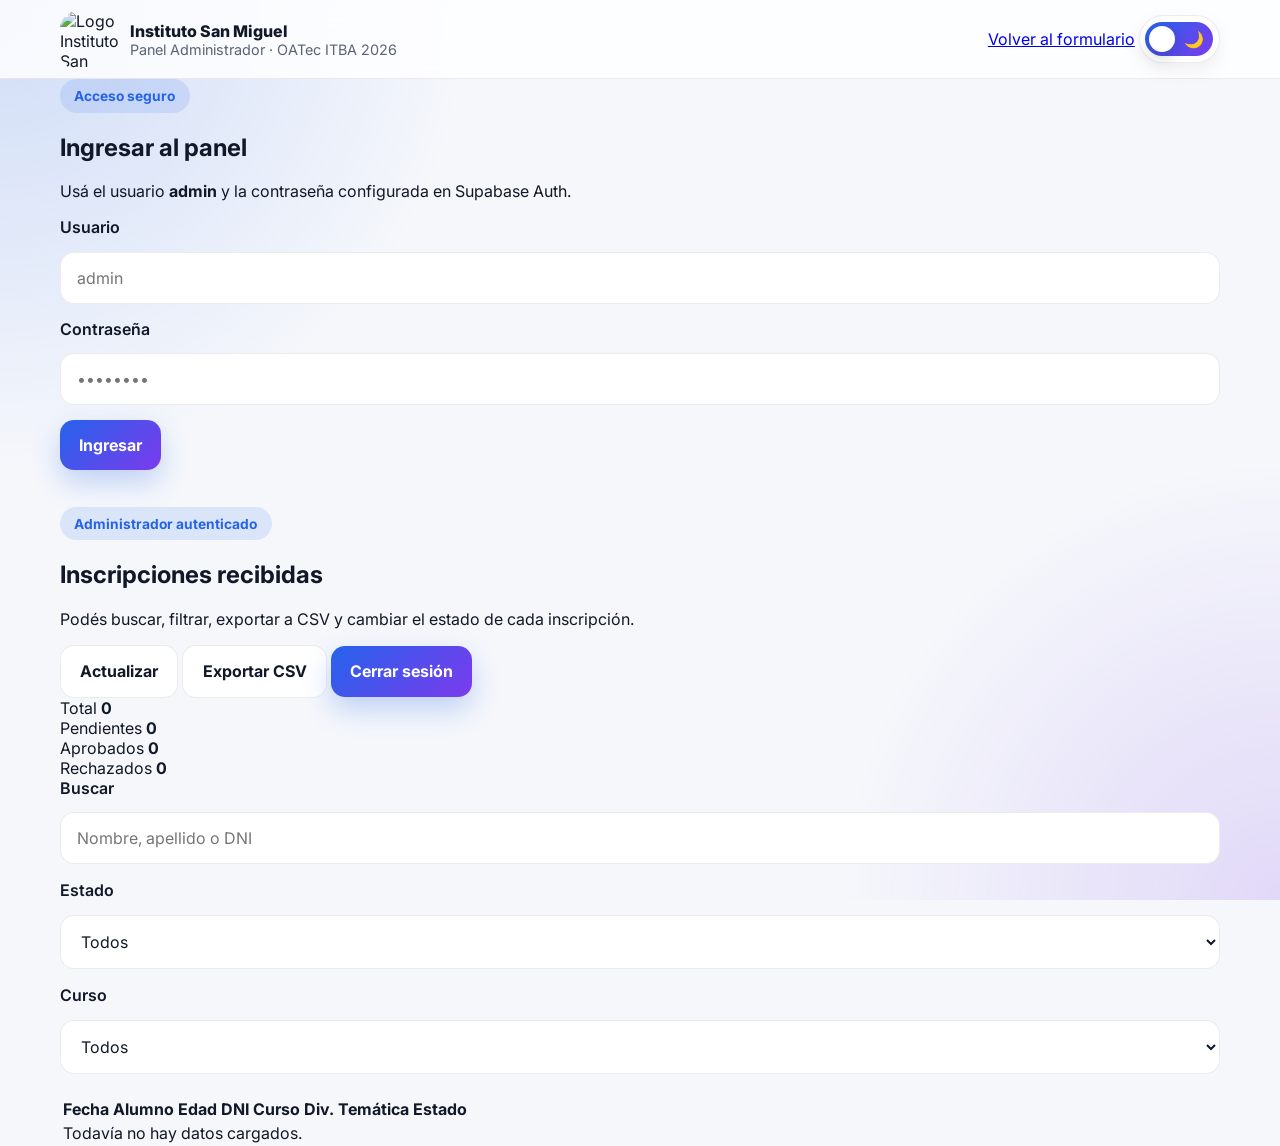
==== admin.html @ 2502c833 "New App Landing" ====
<!DOCTYPE html>
<html lang="es">
<head>
  <meta charset="UTF-8" />
  <meta name="viewport" content="width=device-width, initial-scale=1.0" />
  <title>OATec 2026 | Panel Administrador</title>
  <meta name="description" content="Panel administrador para ver las inscripciones OATec 2026 almacenadas en Supabase." />
  <link rel="preconnect" href="https://fonts.googleapis.com" />
  <link rel="preconnect" href="https://fonts.gstatic.com" crossorigin />
  <link href="https://fonts.googleapis.com/css2?family=Inter:wght@400;500;600;700;800&display=swap" rel="stylesheet" />
  <link rel="stylesheet" href="styles.css" />
  <link rel="shortcut icon" href="https://i.ibb.co/zVLJxV3p/logo-Coordinacion-Robotica.png" type="image/x-icon" />
</head>
<body class="admin-body">
  <div class="page-bg"></div>

  <header class="site-header">
    <div class="container header-content">
      <div class="brand">
        <div class="brand-logo">
          <img src="https://i.ibb.co/zVLJxV3p/logo-Coordinacion-Robotica.png" alt="Logo Instituto San Miguel" width="50" height="50" />
        </div>
        <div class="brand-text">
          <span class="brand-title">Instituto San Miguel</span>
          <span class="brand-subtitle">Panel Administrador · OATec ITBA 2026</span>
        </div>
      </div>

      <div class="header-actions">
        <a class="header-link" href="index.html">Volver al formulario</a>
        <button id="themeToggle" class="toggle-theme" type="button" aria-label="Cambiar tema" title="Cambiar tema">
          <span class="toggle-track">
            <span class="toggle-icon">☀️</span>
            <span class="toggle-icon">🌙</span>
            <span class="toggle-thumb"></span>
          </span>
        </button>
      </div>
    </div>
  </header>

  <main class="admin-main">
    <div class="container admin-grid">
      <section id="loginCard" class="glass-card login-card">
        <span class="badge">Acceso seguro</span>
        <h1>Ingresar al panel</h1>
        <p class="muted">
          Usá el usuario <strong>admin</strong> y la contraseña configurada en Supabase Auth.
        </p>

        <form id="loginForm" class="inscription-form" novalidate>
          <div class="field">
            <label for="loginUser">Usuario</label>
            <input type="text" id="loginUser" placeholder="admin" autocomplete="username" required />
          </div>

          <div class="field">
            <label for="loginPassword">Contraseña</label>
            <input type="password" id="loginPassword" placeholder="••••••••" autocomplete="current-password" required />
          </div>

          <div class="form-actions">
            <button class="submit-button" type="submit" id="loginButton">Ingresar</button>
          </div>

          <div id="loginMessage" class="form-message" role="status" aria-live="polite"></div>
        </form>
      </section>

      <section id="dashboardSection" class="admin-dashboard hidden">
        <div class="dashboard-top">
          <div class="glass-card dashboard-welcome">
            <div>
              <span class="badge">Administrador autenticado</span>
              <h1>Inscripciones recibidas</h1>
              <p class="muted">Podés buscar, filtrar, exportar a CSV y cambiar el estado de cada inscripción.</p>
            </div>
            <div class="dashboard-actions">
              <button id="refreshButton" class="secondary-button" type="button">Actualizar</button>
              <button id="exportButton" class="secondary-button" type="button">Exportar CSV</button>
              <button id="logoutButton" class="submit-button danger-button" type="button">Cerrar sesión</button>
            </div>
          </div>
        </div>

        <div class="stats-grid">
          <div class="stat-card">
            <span class="stat-label">Total</span>
            <strong id="statTotal">0</strong>
          </div>
          <div class="stat-card">
            <span class="stat-label">Pendientes</span>
            <strong id="statPending">0</strong>
          </div>
          <div class="stat-card">
            <span class="stat-label">Aprobados</span>
            <strong id="statApproved">0</strong>
          </div>
          <div class="stat-card">
            <span class="stat-label">Rechazados</span>
            <strong id="statRejected">0</strong>
          </div>
        </div>

        <div class="glass-card filters-card">
          <div class="grid three-cols filters-grid">
            <div class="field">
              <label for="searchInput">Buscar</label>
              <input type="text" id="searchInput" placeholder="Nombre, apellido o DNI" />
            </div>
            <div class="field">
              <label for="statusFilter">Estado</label>
              <select id="statusFilter">
                <option value="">Todos</option>
                <option value="pendiente">Pendiente</option>
                <option value="aprobado">Aprobado</option>
                <option value="rechazado">Rechazado</option>
              </select>
            </div>
            <div class="field">
              <label for="courseFilter">Curso</label>
              <select id="courseFilter">
                <option value="">Todos</option>
                <option value="4">4°</option>
                <option value="5">5°</option>
                <option value="6">6°</option>
                <option value="7">7°</option>
              </select>
            </div>
          </div>
          <div id="dashboardMessage" class="form-message" role="status" aria-live="polite"></div>
        </div>

        <div class="glass-card table-card">
          <div class="table-wrap">
            <table class="data-table">
              <thead>
                <tr>
                  <th>Fecha</th>
                  <th>Alumno</th>
                  <th>Edad</th>
                  <th>DNI</th>
                  <th>Curso</th>
                  <th>Div.</th>
                  <th>Temática</th>
                  <th>Estado</th>
                </tr>
              </thead>
              <tbody id="recordsTableBody">
                <tr>
                  <td colspan="8" class="empty-state-cell">Todavía no hay datos cargados.</td>
                </tr>
              </tbody>
            </table>
          </div>
        </div>
      </section>
    </div>
  </main>

  <script src="https://cdn.jsdelivr.net/npm/@supabase/supabase-js@2"></script>
  <script src="config.js"></script>
  <script src="admin.js"></script>
</body>
</html>
---- styles.css ----
:root {
  --bg: #f5f7fb;
  --bg-elevated: rgba(255, 255, 255, 0.82);
  --surface: #ffffff;
  --text: #111827;
  --muted: #5b6475;
  --border: rgba(17, 24, 39, 0.08);
  --primary: #2563eb;
  --primary-2: #7c3aed;
  --success: #16a34a;
  --danger: #dc2626;
  --shadow: 0 20px 60px rgba(15, 23, 42, 0.10);
}

body.dark-theme {
  --bg: #08111f;
  --bg-elevated: rgba(15, 23, 42, 0.80);
  --surface: #111827;
  --text: #f3f4f6;
  --muted: #a4afc2;
  --border: rgba(255, 255, 255, 0.08);
  --primary: #60a5fa;
  --primary-2: #a78bfa;
  --success: #22c55e;
  --danger: #ff7b72;
  --shadow: 0 22px 70px rgba(0, 0, 0, 0.34);
}

* { box-sizing: border-box; }
html { scroll-behavior: smooth; }
body {
  margin: 0;
  min-height: 100vh;
  font-family: "Inter", sans-serif;
  background: var(--bg);
  color: var(--text);
  transition: background .3s ease, color .3s ease;
}

.page-bg {
  position: fixed;
  inset: 0;
  background:
    radial-gradient(circle at top left, rgba(37, 99, 235, 0.18), transparent 30%),
    radial-gradient(circle at bottom right, rgba(124, 58, 237, 0.16), transparent 28%);
  pointer-events: none;
  z-index: -1;
}

.container {
  width: min(1160px, calc(100% - 2rem));
  margin: 0 auto;
}

.site-header {
  position: sticky;
  top: 0;
  z-index: 20;
  backdrop-filter: blur(16px);
  background: var(--bg-elevated);
  border-bottom: 1px solid var(--border);
}

.header-content {
  min-height: 78px;
  display: flex;
  align-items: center;
  justify-content: space-between;
  gap: 1rem;
}

.brand {
  display: flex;
  align-items: center;
  gap: .9rem;
}

.brand-logo {
  width: 56px;
  height: 56px;
  display: grid;
  place-items: center;
  flex-shrink: 0;
}

.brand-logo img {
  width: 100%;
  height: 100%;
  object-fit: contain;
  border-radius: 18px;
}

.brand-text {
  display: flex;
  flex-direction: column;
}

.brand-title {
  font-size: 1rem;
  font-weight: 800;
}

.brand-subtitle {
  font-size: .9rem;
  color: var(--muted);
}

.toggle-theme,
.submit-button,
.secondary-button {
  border: 0;
  cursor: pointer;
  font: inherit;
}

.toggle-theme {
  display: inline-flex;
  align-items: center;
  justify-content: center;
  padding: .35rem;
  border-radius: 999px;
  background: var(--surface);
  border: 1px solid var(--border);
  box-shadow: 0 8px 20px rgba(15, 23, 42, 0.06);
}

.toggle-track {
  width: 68px;
  height: 34px;
  border-radius: 999px;
  background: linear-gradient(135deg, var(--primary), var(--primary-2));
  position: relative;
  display: flex;
  align-items: center;
  justify-content: space-between;
  padding: 0 9px;
  color: white;
}

.toggle-thumb {
  position: absolute;
  left: 4px;
  top: 4px;
  width: 26px;
  height: 26px;
  background: #fff;
  border-radius: 50%;
  transform: translateX(0);
  transition: transform .28s ease;
  box-shadow: 0 6px 15px rgba(0, 0, 0, 0.18);
}

body.dark-theme .toggle-thumb { transform: translateX(34px); }

.hero-section { padding: 3rem 0 2rem; }

.hero-grid {
  display: grid;
  grid-template-columns: 1.05fr .95fr;
  gap: 2rem;
  align-items: start;
}

.hero-copy {
  display: grid;
  gap: 1.4rem;
  align-content: start;
}

.badge,
.video-badge {
  display: inline-flex;
  align-items: center;
  width: fit-content;
  padding: .55rem .9rem;
  border-radius: 999px;
  background: rgba(37, 99, 235, 0.12);
  color: var(--primary);
  font-weight: 700;
  font-size: .86rem;
}

.hero-copy h1 {
  margin: 0;
  font-size: clamp(2.3rem, 5vw, 4.4rem);
  line-height: 1.02;
  letter-spacing: -0.04em;
}

.hero-copy h1 span {
  background: linear-gradient(135deg, var(--primary), var(--primary-2));
  -webkit-background-clip: text;
  background-clip: text;
  color: transparent;
}

.hero-copy p,
.card-header p,
.info-panel p,
.footer-content p {
  color: var(--muted);
}

.hero-copy p {
  margin: 0;
  font-size: 1.05rem;
  line-height: 1.75;
}

.highlight-card,
.video-card,
.form-card,
.info-panel {
  background: var(--bg-elevated);
  border: 1px solid var(--border);
  backdrop-filter: blur(12px);
  box-shadow: var(--shadow);
}

.highlight-card,
.video-card,
.form-card {
  border-radius: 28px;
}

.highlight-card { padding: 1.35rem 1.4rem; }
.video-card { padding: 1.25rem; }
.form-card { padding: 1.4rem; }

.highlight-card h2,
.video-header h2,
.card-header h2 { margin: 0 0 .4rem; }
.highlight-card p,
.video-header p,
.card-header p { margin: 0; }
.video-header { margin-bottom: .9rem; }

.video-wrapper {
  position: relative;
  width: 100%;
  aspect-ratio: 16 / 9;
  border-radius: 20px;
  overflow: hidden;
  background: #000;
}

.video-wrapper iframe {
  width: 100%;
  height: 100%;
  border: 0;
}

.inscription-form,
.field,
.info-panel { display: grid; gap: .9rem; }
.grid { display: grid; gap: 1rem; }
.two-cols { grid-template-columns: repeat(2, 1fr); }

label { font-weight: 600; }

input,
select {
  width: 100%;
  border: 1px solid var(--border);
  background: var(--surface);
  color: var(--text);
  border-radius: 14px;
  padding: .95rem 1rem;
  outline: none;
  font: inherit;
  transition: border-color .25s ease, box-shadow .25s ease;
}

input:focus,
select:focus {
  border-color: var(--primary);
  box-shadow: 0 0 0 4px rgba(37, 99, 235, 0.12);
}

.field-readonly input { background: rgba(127, 127, 127, 0.08); }

.info-panel {
  border-radius: 18px;
  padding: 1rem 1.1rem;
}

.info-panel strong { font-size: .98rem; }
.info-panel p { margin: 0; line-height: 1.6; }

.form-actions {
  display: flex;
  gap: .8rem;
  flex-wrap: wrap;
}

.submit-button,
.secondary-button {
  padding: .95rem 1.2rem;
  border-radius: 14px;
  font-weight: 700;
  transition: transform .2s ease, opacity .25s ease;
}

.submit-button {
  background: linear-gradient(135deg, var(--primary), var(--primary-2));
  color: #fff;
  box-shadow: 0 12px 28px rgba(37, 99, 235, 0.26);
}

.secondary-button {
  background: var(--surface);
  color: var(--text);
  border: 1px solid var(--border);
}

.submit-button:hover,
.secondary-button:hover { transform: translateY(-1px); }
.submit-button:disabled { opacity: .7; cursor: not-allowed; transform: none; }

.form-message {
  min-height: 1.4rem;
  font-weight: 600;
  font-size: .95rem;
}
.form-message.success { color: var(--success); }
.form-message.error { color: var(--danger); }

.site-footer {
  margin-top: 2rem;
  border-top: 1px solid var(--border);
  background: var(--bg-elevated);
  backdrop-filter: blur(16px);
}

.footer-content {
  padding: 1.5rem 0 2rem;
  text-align: center;
}

.footer-content p { margin: .35rem 0; }
.footer-content strong { color: var(--text); }

.hidden-iframe {
  position: absolute;
  width: 0;
  height: 0;
  border: 0;
  visibility: hidden;
}

@media (max-width: 960px) {
  .hero-grid { grid-template-columns: 1fr; }
  .hero-section { padding-top: 2rem; }
}

@media (max-width: 640px) {
  .two-cols { grid-template-columns: 1fr; }
  .header-content { min-height: 72px; }
  .brand-title { font-size: .95rem; }
  .brand-subtitle { font-size: .82rem; }
  .form-card,
  .video-card,
  .highlight-card { padding: 1.1rem; }
}
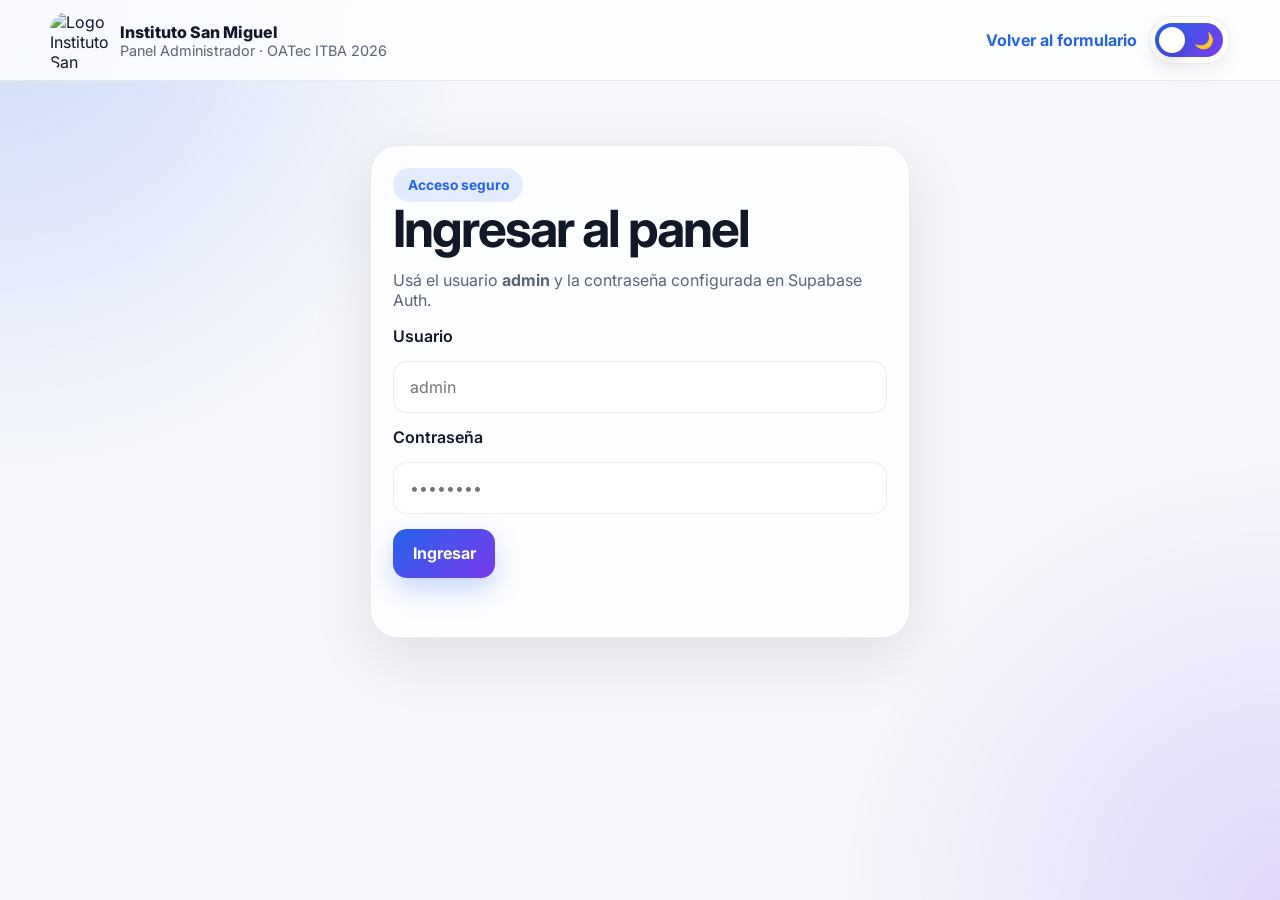
==== commit 5d71242d: "Finish Ok" ====
--- a/admin.html
+++ b/admin.html
@@ -134,28 +134,116 @@
         <div class="glass-card table-card">
           <div class="table-wrap">
             <table class="data-table">
-              <thead>
-                <tr>
-                  <th>Fecha</th>
-                  <th>Alumno</th>
-                  <th>Edad</th>
-                  <th>DNI</th>
-                  <th>Curso</th>
-                  <th>Div.</th>
-                  <th>Temática</th>
-                  <th>Estado</th>
-                </tr>
-              </thead>
-              <tbody id="recordsTableBody">
-                <tr>
-                  <td colspan="8" class="empty-state-cell">Todavía no hay datos cargados.</td>
-                </tr>
-              </tbody>
-            </table>
+  <thead>
+    <tr>
+      <th>Fecha</th>
+      <th>Alumno</th>
+      <th>Edad</th>
+      <th>DNI</th>
+      <th>Curso</th>
+      <th>Div.</th>
+      <th>Temática</th>
+      <th>Estado</th>
+      <th>Acciones</th>
+    </tr>
+  </thead>
+  <tbody id="recordsTableBody">
+    <tr>
+      <td colspan="9" class="empty-state-cell">Todavía no hay datos cargados.</td>
+    </tr>
+  </tbody>
+</table>
           </div>
         </div>
       </section>
     </div>
+
+    <div id="recordModal" class="modal-overlay hidden">
+  <div class="modal-card">
+    <div class="modal-header">
+      <h2 id="modalTitle">Detalle de inscripción</h2>
+      <button id="closeModalButton" class="icon-button" type="button" aria-label="Cerrar">
+        <svg viewBox="0 0 24 24" aria-hidden="true">
+          <path d="M6 6L18 18M18 6L6 18" fill="none" stroke="currentColor" stroke-width="2" stroke-linecap="round"/>
+        </svg>
+      </button>
+    </div>
+
+    <form id="recordForm" class="modal-form">
+      <input type="hidden" id="editId" />
+
+      <div class="grid two-cols">
+        <div class="field">
+          <label for="editFirstName">Nombres</label>
+          <input type="text" id="editFirstName" required />
+        </div>
+        <div class="field">
+          <label for="editLastName">Apellidos</label>
+          <input type="text" id="editLastName" required />
+        </div>
+      </div>
+
+      <div class="grid two-cols">
+        <div class="field">
+          <label for="editBirthDate">Fecha de nacimiento</label>
+          <input type="date" id="editBirthDate" required />
+        </div>
+        <div class="field">
+          <label for="editAge">Edad</label>
+          <input type="number" id="editAge" min="12" max="21" required />
+        </div>
+      </div>
+
+      <div class="grid two-cols">
+        <div class="field">
+          <label for="editDni">DNI</label>
+          <input type="text" id="editDni" maxlength="8" required />
+        </div>
+        <div class="field">
+          <label for="editCourse">Curso</label>
+          <select id="editCourse" required>
+            <option value="4">4°</option>
+            <option value="5">5°</option>
+            <option value="6">6°</option>
+            <option value="7">7°</option>
+          </select>
+        </div>
+      </div>
+
+      <div class="grid two-cols">
+        <div class="field">
+          <label for="editDivision">División</label>
+          <select id="editDivision" required>
+            <option value="A">A</option>
+            <option value="B">B</option>
+            <option value="C">C</option>
+          </select>
+        </div>
+        <div class="field">
+          <label for="editTheme">Temática</label>
+          <input type="text" id="editTheme" required />
+        </div>
+      </div>
+
+      <div class="field">
+        <label for="editStatus">Estado</label>
+        <select id="editStatus" required>
+          <option value="pendiente">Pendiente</option>
+          <option value="aprobado">Aprobado</option>
+          <option value="rechazado">Rechazado</option>
+        </select>
+      </div>
+
+      <div id="modalMessage" class="form-message" role="status" aria-live="polite"></div>
+
+      <div class="form-actions">
+        <button id="saveRecordButton" class="submit-button" type="submit">Guardar cambios</button>
+        <button id="cancelModalButton" class="secondary-button" type="button">Cancelar</button>
+      </div>
+    </form>
+  </div>
+</div>
+
   </main>
 
   <script src="https://cdn.jsdelivr.net/npm/@supabase/supabase-js@2"></script>
--- a/styles.css
+++ b/styles.css
@@ -2,6 +2,7 @@
   --bg: #f5f7fb;
   --bg-elevated: rgba(255, 255, 255, 0.82);
   --surface: #ffffff;
+  --surface-2: rgba(255, 255, 255, 0.72);
   --text: #111827;
   --muted: #5b6475;
   --border: rgba(17, 24, 39, 0.08);
@@ -9,13 +10,26 @@
   --primary-2: #7c3aed;
   --success: #16a34a;
   --danger: #dc2626;
+  --warning: #ea580c;
   --shadow: 0 20px 60px rgba(15, 23, 42, 0.10);
-}
+  --radius-xs: 12px;
+  --radius-sm: 14px;
+  --radius-md: 18px;
+  --radius-lg: 20px;
+  --radius-xl: 28px;
+  --container-max: 1180px;
+  --container-padding: 1rem;
+  --space-1: 15px;
+  --space-2: 18px;
+  --space-3: 20px;
+}
+
 
 body.dark-theme {
   --bg: #08111f;
   --bg-elevated: rgba(15, 23, 42, 0.80);
   --surface: #111827;
+  --surface-2: rgba(17, 24, 39, 0.75);
   --text: #f3f4f6;
   --muted: #a4afc2;
   --border: rgba(255, 255, 255, 0.08);
@@ -23,11 +37,21 @@
   --primary-2: #a78bfa;
   --success: #22c55e;
   --danger: #ff7b72;
+  --warning: #fb923c;
   --shadow: 0 22px 70px rgba(0, 0, 0, 0.34);
 }
 
-* { box-sizing: border-box; }
-html { scroll-behavior: smooth; }
+*,
+*::before,
+*::after {
+  box-sizing: border-box;
+}
+
+html {
+  scroll-behavior: smooth;
+  -webkit-text-size-adjust: 100%;
+}
+
 body {
   margin: 0;
   min-height: 100vh;
@@ -35,6 +59,47 @@
   background: var(--bg);
   color: var(--text);
   transition: background .3s ease, color .3s ease;
+  overflow-x: hidden;
+}
+
+img,
+svg,
+video,
+iframe,
+canvas {
+  display: block;
+  max-width: 100%;
+}
+
+button,
+input,
+select,
+textarea {
+  font: inherit;
+}
+
+h1,
+h2,
+h3,
+p,
+td,
+th,
+span,
+a,
+button,
+label {
+  overflow-wrap: anywhere;
+  word-break: break-word;
+}
+
+a,
+button {
+  -webkit-tap-highlight-color: transparent;
+}
+
+.container {
+  width: min(var(--container-max), calc(100% - (var(--container-padding) * 2)));
+  margin: 0 auto;
 }
 
 .page-bg {
@@ -47,11 +112,6 @@
   z-index: -1;
 }
 
-.container {
-  width: min(1160px, calc(100% - 2rem));
-  margin: 0 auto;
-}
-
 .site-header {
   position: sticky;
   top: 0;
@@ -67,12 +127,22 @@
   align-items: center;
   justify-content: space-between;
   gap: 1rem;
+  padding: 0.75rem 0;
+}
+
+.brand,
+.header-actions,
+.dashboard-actions,
+.form-actions {
+  min-width: 0;
 }
 
 .brand {
   display: flex;
   align-items: center;
   gap: .9rem;
+  flex: 1 1 auto;
+  min-width: 0;
 }
 
 .brand-logo {
@@ -87,12 +157,13 @@
   width: 100%;
   height: 100%;
   object-fit: contain;
-  border-radius: 18px;
+  border-radius: var(--radius-md);
 }
 
 .brand-text {
   display: flex;
   flex-direction: column;
+  min-width: 0;
 }
 
 .brand-title {
@@ -105,12 +176,27 @@
   color: var(--muted);
 }
 
+.header-actions {
+  display: flex;
+  align-items: center;
+  justify-content: flex-end;
+  gap: .75rem;
+  flex-wrap: wrap;
+}
+
+.header-link,
 .toggle-theme,
 .submit-button,
-.secondary-button {
+.secondary-button,
+.status-select {
   border: 0;
   cursor: pointer;
-  font: inherit;
+}
+
+.header-link {
+  text-decoration: none;
+  color: var(--primary);
+  font-weight: 700;
 }
 
 .toggle-theme {
@@ -122,6 +208,7 @@
   background: var(--surface);
   border: 1px solid var(--border);
   box-shadow: 0 8px 20px rgba(15, 23, 42, 0.06);
+  flex-shrink: 0;
 }
 
 .toggle-track {
@@ -150,13 +237,33 @@
   box-shadow: 0 6px 15px rgba(0, 0, 0, 0.18);
 }
 
-body.dark-theme .toggle-thumb { transform: translateX(34px); }
-
-.hero-section { padding: 3rem 0 2rem; }
+body.dark-theme .toggle-thumb {
+  transform: translateX(34px);
+}
+
+.hero-section {
+  padding: 3rem 0 2rem;
+}
+
+
+.hero-grid,
+.admin-grid,
+.dashboard-top,
+.filters-card,
+.filters-grid,
+.inscription-form,
+.field,
+.info-panel,
+.grid,
+.hero-copy,
+.dashboard-welcome,
+.stat-card {
+  min-width: 0;
+}
 
 .hero-grid {
   display: grid;
-  grid-template-columns: 1.05fr .95fr;
+  grid-template-columns: minmax(0, 1.05fr) minmax(0, 0.95fr);
   gap: 2rem;
   align-items: start;
 }
@@ -172,6 +279,7 @@
   display: inline-flex;
   align-items: center;
   width: fit-content;
+  max-width: 100%;
   padding: .55rem .9rem;
   border-radius: 999px;
   background: rgba(37, 99, 235, 0.12);
@@ -180,9 +288,11 @@
   font-size: .86rem;
 }
 
-.hero-copy h1 {
+.hero-copy h1,
+.login-card h1,
+.dashboard-welcome h1 {
   margin: 0;
-  font-size: clamp(2.3rem, 5vw, 4.4rem);
+  font-size: clamp(2.1rem, 4vw, 4rem);
   line-height: 1.02;
   letter-spacing: -0.04em;
 }
@@ -197,7 +307,8 @@
 .hero-copy p,
 .card-header p,
 .info-panel p,
-.footer-content p {
+.footer-content p,
+.muted {
   color: var(--muted);
 }
 
@@ -210,7 +321,9 @@
 .highlight-card,
 .video-card,
 .form-card,
-.info-panel {
+.info-panel,
+.glass-card,
+.stat-card {
   background: var(--bg-elevated);
   border: 1px solid var(--border);
   backdrop-filter: blur(12px);
@@ -219,27 +332,46 @@
 
 .highlight-card,
 .video-card,
-.form-card {
-  border-radius: 28px;
-}
-
-.highlight-card { padding: 1.35rem 1.4rem; }
-.video-card { padding: 1.25rem; }
-.form-card { padding: 1.4rem; }
+.form-card,
+.glass-card,
+.stat-card {
+  border-radius: var(--radius-xl);
+}
+
+.highlight-card {
+  padding: 1.35rem 1.4rem;
+}
+
+.video-card {
+  padding: 1.25rem;
+}
+
+.form-card,
+.glass-card {
+  padding: 1.4rem;
+}
 
 .highlight-card h2,
 .video-header h2,
-.card-header h2 { margin: 0 0 .4rem; }
+.card-header h2 {
+  margin: 0 0 .4rem;
+}
+
 .highlight-card p,
 .video-header p,
-.card-header p { margin: 0; }
-.video-header { margin-bottom: .9rem; }
+.card-header p {
+  margin: 0;
+}
+
+.video-header {
+  margin-bottom: .9rem;
+}
 
 .video-wrapper {
   position: relative;
   width: 100%;
   aspect-ratio: 16 / 9;
-  border-radius: 20px;
+  border-radius: var(--radius-lg);
   overflow: hidden;
   background: #000;
 }
@@ -252,23 +384,40 @@
 
 .inscription-form,
 .field,
-.info-panel { display: grid; gap: .9rem; }
-.grid { display: grid; gap: 1rem; }
-.two-cols { grid-template-columns: repeat(2, 1fr); }
-
-label { font-weight: 600; }
+.info-panel {
+  display: grid;
+  gap: .9rem;
+}
+
+.grid {
+  display: grid;
+  gap: 1rem;
+}
+
+.two-cols {
+  grid-template-columns: repeat(2, minmax(0, 1fr));
+}
+
+.three-cols {
+  grid-template-columns: minmax(0, 1.4fr) minmax(180px, 0.8fr) minmax(180px, 0.8fr);
+}
+
+label {
+  font-weight: 600;
+}
 
 input,
 select {
   width: 100%;
+  min-width: 0;
   border: 1px solid var(--border);
   background: var(--surface);
   color: var(--text);
-  border-radius: 14px;
+  border-radius: var(--radius-sm);
   padding: .95rem 1rem;
   outline: none;
-  font: inherit;
-  transition: border-color .25s ease, box-shadow .25s ease;
+  line-height: 1.25;
+  transition: border-color .25s ease, box-shadow .25s ease, background .25s ease;
 }
 
 input:focus,
@@ -277,28 +426,42 @@
   box-shadow: 0 0 0 4px rgba(37, 99, 235, 0.12);
 }
 
-.field-readonly input { background: rgba(127, 127, 127, 0.08); }
+.field-readonly input {
+  background: rgba(127, 127, 127, 0.08);
+}
 
 .info-panel {
-  border-radius: 18px;
+  border-radius: var(--radius-md);
   padding: 1rem 1.1rem;
 }
 
-.info-panel strong { font-size: .98rem; }
-.info-panel p { margin: 0; line-height: 1.6; }
+.info-panel strong {
+  font-size: .98rem;
+}
+
+.info-panel p {
+  margin: 0;
+  line-height: 1.6;
+}
 
 .form-actions {
   display: flex;
-  gap: .8rem;
+  gap: var(--space-1);
   flex-wrap: wrap;
 }
+
 
 .submit-button,
 .secondary-button {
+  display: inline-flex;
+  align-items: center;
+  justify-content: center;
+  min-height: 48px;
   padding: .95rem 1.2rem;
-  border-radius: 14px;
+  border-radius: var(--radius-sm);
   font-weight: 700;
-  transition: transform .2s ease, opacity .25s ease;
+  line-height: 1.2;
+  transition: transform .2s ease, opacity .25s ease, box-shadow .25s ease;
 }
 
 .submit-button {
@@ -313,17 +476,42 @@
   border: 1px solid var(--border);
 }
 
+.danger-button {
+  background: linear-gradient(135deg, #dc2626, #b91c1c);
+}
+
 .submit-button:hover,
-.secondary-button:hover { transform: translateY(-1px); }
-.submit-button:disabled { opacity: .7; cursor: not-allowed; transform: none; }
+.secondary-button:hover {
+  transform: translateY(-1px);
+}
+
+.submit-button:disabled,
+.secondary-button:disabled {
+  opacity: .7;
+  cursor: not-allowed;
+  transform: none;
+}
 
 .form-message {
   min-height: 1.4rem;
   font-weight: 600;
   font-size: .95rem;
 }
-.form-message.success { color: var(--success); }
-.form-message.error { color: var(--danger); }
+
+.form-message.success {
+  color: var(--success);
+}
+
+.form-message.error {
+  color: var(--danger);
+}
+
+.honeypot {
+  position: absolute !important;
+  left: -9999px !important;
+  opacity: 0 !important;
+  pointer-events: none !important;
+}
 
 .site-footer {
   margin-top: 2rem;
@@ -337,28 +525,510 @@
   text-align: center;
 }
 
-.footer-content p { margin: .35rem 0; }
-.footer-content strong { color: var(--text); }
-
-.hidden-iframe {
-  position: absolute;
-  width: 0;
-  height: 0;
-  border: 0;
-  visibility: hidden;
-}
-
-@media (max-width: 960px) {
-  .hero-grid { grid-template-columns: 1fr; }
-  .hero-section { padding-top: 2rem; }
+.footer-content p {
+  margin: .35rem 0;
+}
+
+.footer-content strong {
+  color: var(--text);
+}
+
+.admin-main {
+  padding: 2rem 0 3rem;
+}
+
+
+.admin-grid {
+  display: grid;
+  gap: var(--space-3);
+}
+
+
+.login-card {
+  max-width: 540px;
+  margin: 2rem auto 0;
+}
+
+.dashboard-top {
+  display: grid;
+  gap: var(--space-3);
+}
+
+
+.dashboard-welcome {
+  display: grid;
+  grid-template-columns: minmax(0, 1fr) auto;
+  gap: var(--space-2);
+  align-items: center;
+}
+
+
+.dashboard-welcome h1 {
+  margin-bottom: 0.6rem;
+}
+
+.dashboard-actions {
+  display: flex;
+  gap: var(--space-1);
+  flex-wrap: wrap;
+  justify-content: flex-end;
+  align-items: center;
+}
+
+
+.dashboard-actions .secondary-button,
+.dashboard-actions .submit-button {
+  min-width: 140px;
+  justify-content: center;
+}
+
+.stats-grid {
+  display: grid;
+  grid-template-columns: repeat(4, minmax(0, 1fr));
+  gap: var(--space-2);
+}
+
+
+.stat-card {
+  padding: 1.25rem 1.35rem;
+  display: grid;
+  gap: 0.35rem;
+  min-height: 108px;
+  align-content: center;
+}
+
+.stat-card strong {
+  font-size: clamp(1.8rem, 3vw, 2.3rem);
+  line-height: 1;
+}
+
+.stat-label {
+  color: var(--muted);
+  font-weight: 700;
+  font-size: 0.95rem;
+}
+
+.filters-card {
+  display: grid;
+  gap: var(--space-2);
+}
+
+
+.filters-grid {
+  display: grid;
+  gap: var(--space-2);
+  align-items: end;
+}
+
+
+.table-card {
+  overflow: hidden;
+  padding: 0;
+}
+
+.table-wrap {
+  overflow-x: auto;
+  overflow-y: hidden;
+  -webkit-overflow-scrolling: touch;
+  padding: 0.35rem 0;
+  scrollbar-gutter: stable both-edges;
+}
+
+
+.data-table {
+  width: 100%;
+  min-width: 980px;
+  border-collapse: separate;
+  border-spacing: 0;
+}
+
+.data-table th,
+.data-table td {
+  padding: 1.1rem 1rem;
+  border-bottom: 1px solid var(--border);
+  text-align: left;
+  vertical-align: top;
+}
+
+.data-table th {
+  font-size: 0.8rem;
+  color: var(--muted);
+  text-transform: uppercase;
+  letter-spacing: 0.05em;
+  background: var(--surface-2);
+  position: sticky;
+  top: 0;
+  z-index: 1;
+  white-space: nowrap;
+}
+
+.data-table td {
+  font-size: 0.96rem;
+}
+
+.data-table tr:hover td {
+  background: rgba(37, 99, 235, 0.04);
+}
+
+.student-cell {
+  display: grid;
+  gap: 0.28rem;
+  min-width: 190px;
+}
+
+.student-name {
+  font-weight: 800;
+  line-height: 1.25;
+}
+
+.student-meta {
+  color: var(--muted);
+  font-size: 0.9rem;
+  line-height: 1.3;
+}
+
+.empty-state-cell {
+  text-align: center !important;
+  color: var(--muted);
+  padding: 2rem 1rem !important;
+}
+
+.status-pill {
+  display: inline-flex;
+  align-items: center;
+  border-radius: 999px;
+  padding: 0.35rem 0.7rem;
+  font-size: 0.78rem;
+  font-weight: 800;
+  margin-bottom: 0.65rem;
+  white-space: nowrap;
+}
+
+.status-pill.pendiente {
+  color: var(--warning);
+  background: rgba(234, 88, 12, 0.12);
+}
+
+.status-pill.aprobado {
+  color: var(--success);
+  background: rgba(22, 163, 74, 0.12);
+}
+
+.status-pill.rechazado {
+  color: var(--danger);
+  background: rgba(220, 38, 38, 0.12);
+}
+
+.status-select {
+  width: 100%;
+  min-width: 165px;
+  border: 1px solid var(--border);
+  background: var(--surface);
+  color: var(--text);
+  border-radius: var(--radius-xs);
+  padding: 0.75rem 0.85rem;
+}
+
+.hidden {
+  display: none !important;
+}
+
+
+.dashboard-top > *,
+.admin-grid > *,
+.stats-grid > *,
+.filters-grid > * {
+  min-width: 0;
+}
+
+.dashboard-top > .glass-card,
+.dashboard-top > .form-card,
+.dashboard-top > .table-card,
+.dashboard-top > .filters-card,
+.dashboard-top > .stats-grid {
+  margin: 0;
+}
+
+.table-card,
+.filters-card,
+.login-card,
+.modal-card {
+  border-radius: var(--radius-xl);
+}
+
+.table-card + .table-card,
+.filters-card + .table-card,
+.stats-grid + .filters-card,
+.filters-card + .stats-grid,
+.dashboard-top + .table-card {
+  margin-top: 0;
+}
+
+@media (max-width: 1080px) {
+
+  .hero-grid {
+    grid-template-columns: 1fr;
+  }
+
+  .dashboard-welcome {
+    grid-template-columns: 1fr;
+    align-items: start;
+  }
+
+  .dashboard-actions {
+    justify-content: flex-start;
+  }
+
+  .stats-grid {
+    grid-template-columns: repeat(2, minmax(0, 1fr));
+  }
+
+  .three-cols {
+    grid-template-columns: 1fr;
+  }
+}
+
+@media (max-width: 820px) {
+  .header-content {
+    align-items: flex-start;
+    flex-wrap: wrap;
+  }
+
+  .header-actions {
+    width: 100%;
+    justify-content: flex-start;
+  }
+
+  .data-table {
+    min-width: 860px;
+  }
 }
 
 @media (max-width: 640px) {
-  .two-cols { grid-template-columns: 1fr; }
-  .header-content { min-height: 72px; }
-  .brand-title { font-size: .95rem; }
-  .brand-subtitle { font-size: .82rem; }
+  :root {
+    --container-padding: 0.875rem;
+    --space-1: 14px;
+    --space-2: 16px;
+    --space-3: 18px;
+  }
+
+  .hero-section,
+  .admin-main {
+    padding-top: 1.5rem;
+  }
+
+  .two-cols {
+    grid-template-columns: 1fr;
+  }
+
+  .header-content {
+    min-height: auto;
+    gap: 0.85rem;
+  }
+
+  .brand {
+    align-items: flex-start;
+  }
+
+  .brand-logo {
+    width: 48px;
+    height: 48px;
+  }
+
+  .brand-title {
+    font-size: 0.95rem;
+  }
+
+  .brand-subtitle {
+    font-size: 0.82rem;
+  }
+
+  .hero-copy h1,
+  .login-card h1,
+  .dashboard-welcome h1 {
+    font-size: clamp(1.75rem, 7vw, 2.4rem);
+    line-height: 1.08;
+  }
+
+  .hero-copy p {
+    font-size: 1rem;
+    line-height: 1.65;
+  }
+
   .form-card,
   .video-card,
-  .highlight-card { padding: 1.1rem; }
-}
+  .highlight-card,
+  .glass-card,
+  .stat-card {
+    padding: 1.1rem;
+    border-radius: 22px;
+  }
+
+  .stats-grid {
+    grid-template-columns: 1fr;
+  }
+
+  .header-actions {
+    gap: 0.5rem;
+  }
+
+  .form-actions {
+    display: grid;
+    grid-template-columns: 1fr;
+  }
+
+  .form-actions > * {
+    width: 100%;
+  }
+
+  .dashboard-actions {
+    width: 100%;
+    display: grid;
+    grid-template-columns: 1fr;
+  }
+
+  .dashboard-actions .secondary-button,
+  .dashboard-actions .submit-button {
+    width: 100%;
+    min-width: 0;
+  }
+
+  .table-wrap {
+    margin: 0 -0.1rem;
+  }
+
+  .data-table {
+    min-width: 720px;
+  }
+
+  .data-table th,
+  .data-table td {
+    padding: 0.95rem 0.85rem;
+  }
+
+  .student-cell {
+    min-width: 160px;
+  }
+
+  .status-select {
+    min-width: 145px;
+  }
+}
+
+@media (max-width: 420px) {
+  :root {
+    --container-padding: 0.75rem;
+    --space-1: 12px;
+    --space-2: 15px;
+    --space-3: 16px;
+  }
+
+  .toggle-track {
+    width: 60px;
+  }
+
+  body.dark-theme .toggle-thumb {
+    transform: translateX(26px);
+  }
+
+  .badge,
+  .video-badge {
+    width: 100%;
+    justify-content: center;
+    text-align: center;
+  }
+
+  .submit-button,
+  .secondary-button,
+  .status-select,
+  input,
+  select {
+    min-height: 46px;
+  }
+
+  .data-table {
+    min-width: 640px;
+  }
+}
+
+.action-buttons {
+  display: flex;
+  align-items: center;
+  gap: 0.65rem;
+}
+
+
+.icon-button {
+  width: 40px;
+  height: 40px;
+  border-radius: 12px;
+  border: 1px solid var(--border);
+  background: var(--surface);
+  color: var(--text);
+  display: inline-flex;
+  align-items: center;
+  justify-content: center;
+  cursor: pointer;
+  transition: transform .2s ease, border-color .2s ease, background .2s ease;
+}
+
+.icon-button:hover {
+  transform: translateY(-1px);
+  border-color: var(--primary);
+}
+
+.icon-button svg {
+  width: 18px;
+  height: 18px;
+}
+
+.action-view {
+  color: var(--primary);
+}
+
+.action-edit {
+  color: var(--warning);
+}
+
+.action-delete {
+  color: var(--danger);
+}
+
+.modal-overlay {
+  position: fixed;
+  inset: 0;
+  background: rgba(2, 6, 23, 0.7);
+  display: grid;
+  place-items: center;
+  padding: 1rem;
+  z-index: 1000;
+}
+
+.modal-card {
+  width: min(760px, 100%);
+  max-height: 90vh;
+  overflow: auto;
+  background: var(--bg-elevated);
+  border: 1px solid var(--border);
+  border-radius: 28px;
+  backdrop-filter: blur(16px);
+  box-shadow: var(--shadow);
+  padding: 1.4rem;
+}
+
+.modal-header {
+  display: flex;
+  align-items: center;
+  justify-content: space-between;
+  gap: 1rem;
+  margin-bottom: 1rem;
+}
+
+.modal-header h2 {
+  margin: 0;
+}
+
+.modal-form {
+  display: grid;
+  gap: 1rem;
+}
